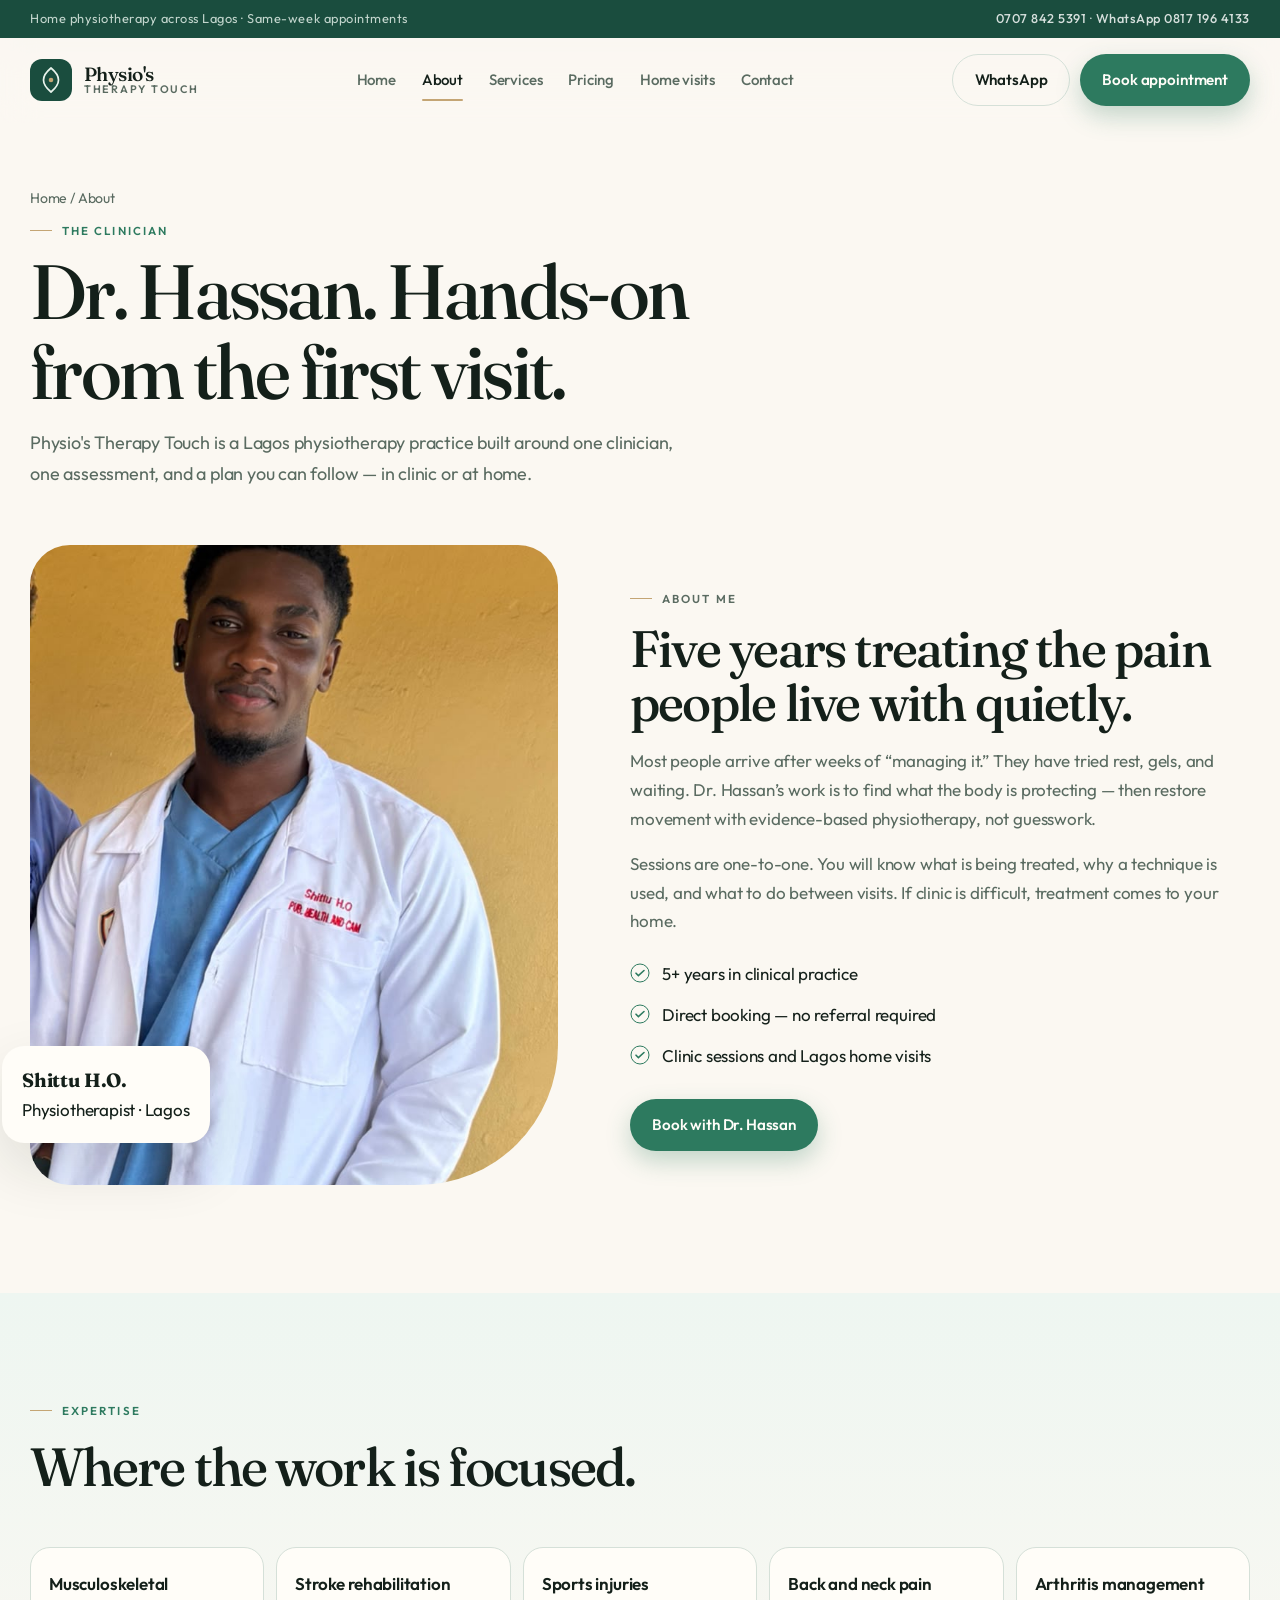
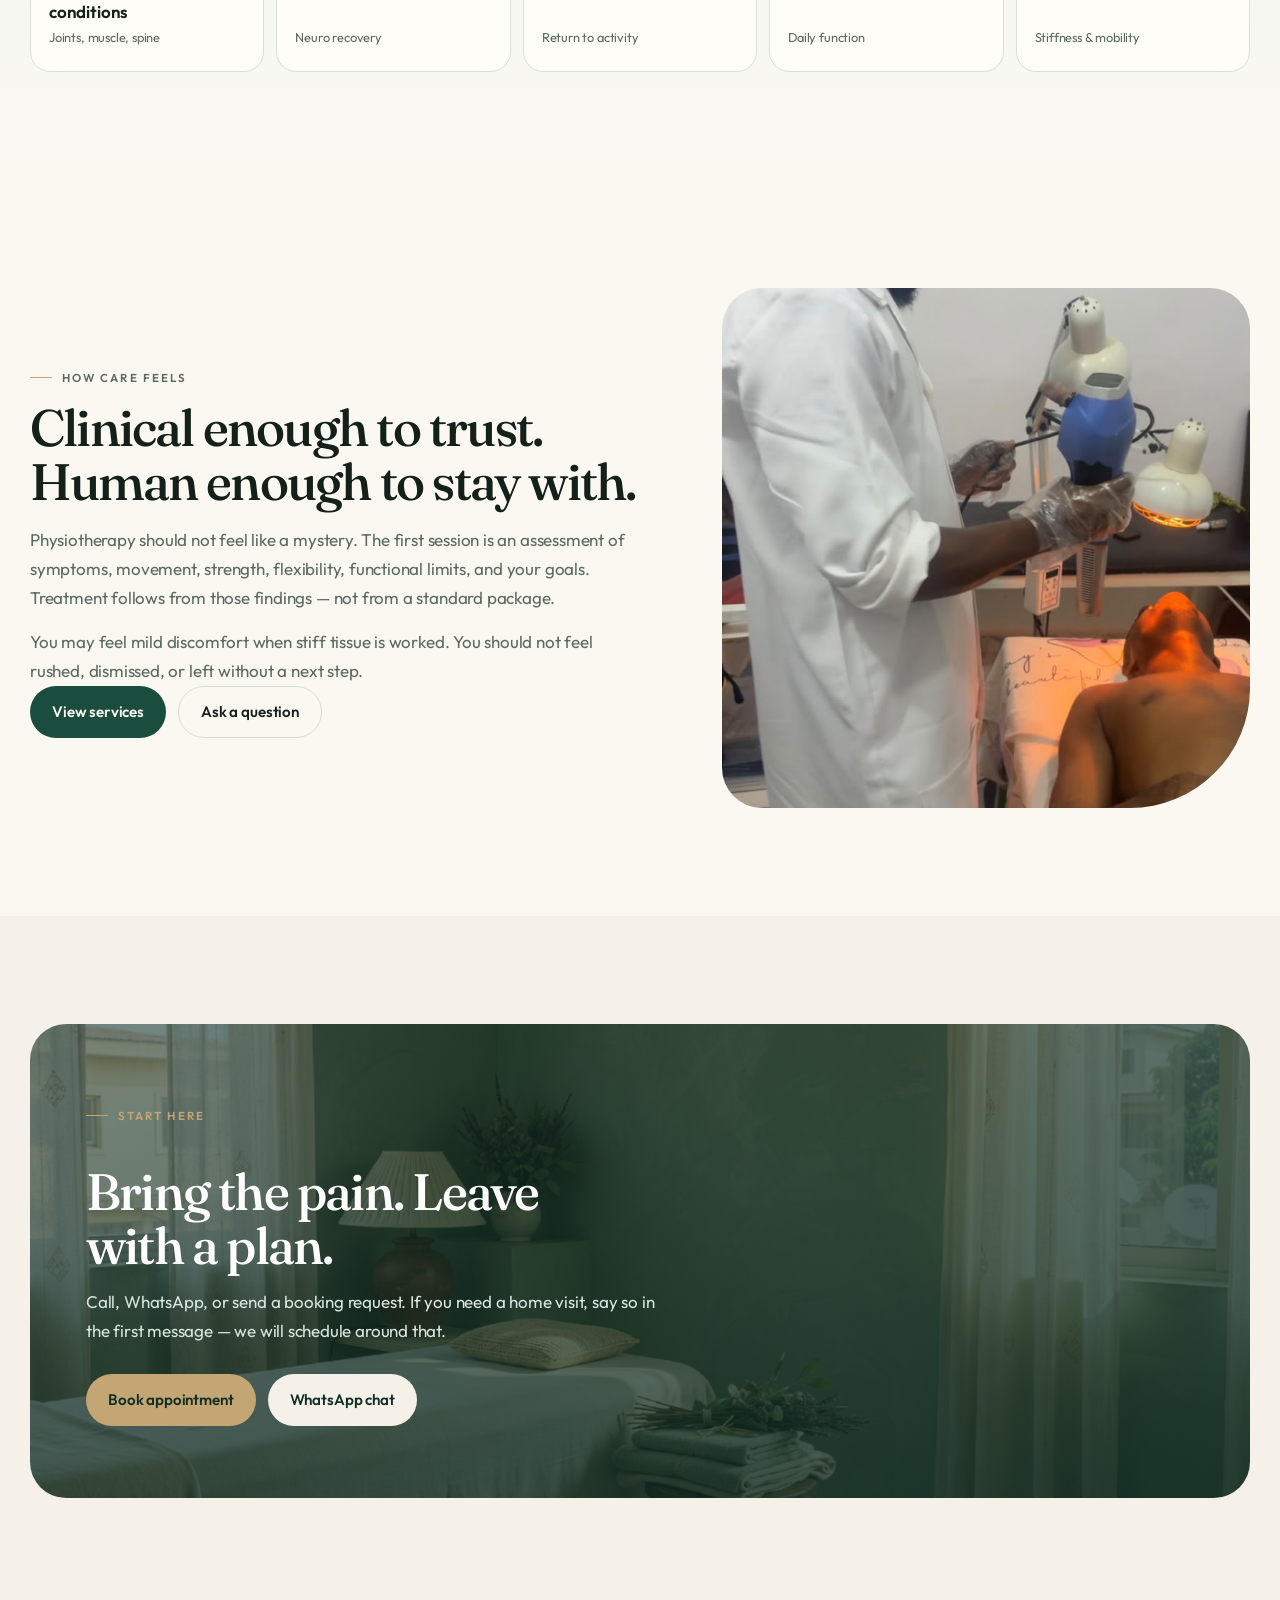
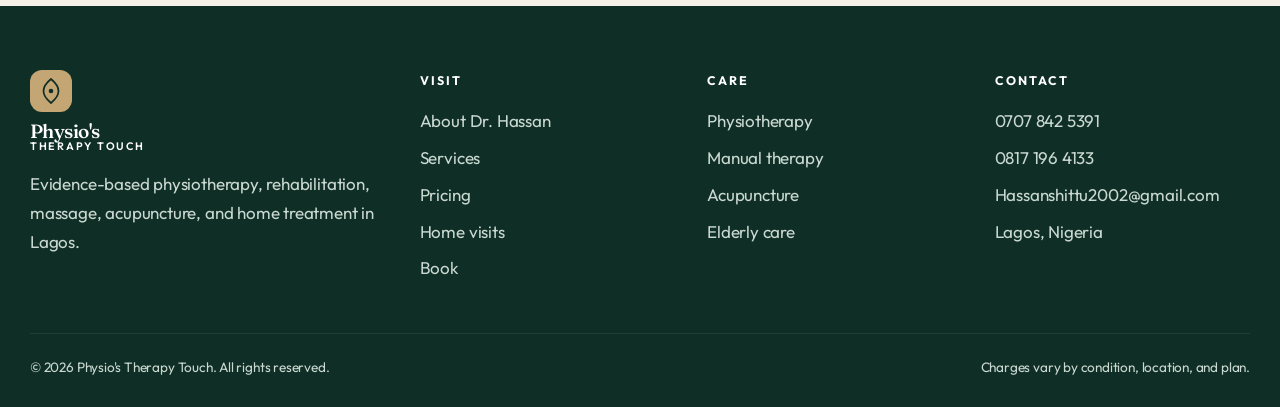
==== about.html @ e28b44e2 "initial commit" ====
<!DOCTYPE html>
<html lang="en">
<head>
  <meta charset="UTF-8">
  <meta name="viewport" content="width=device-width, initial-scale=1.0">
  <title>About Dr. Hassan | Physio's Therapy Touch</title>
  <meta name="description" content="Meet Dr. Hassan of Physio's Therapy Touch — 5+ years of physiotherapy in Lagos, covering musculoskeletal care, stroke rehab, sports injuries, and home treatment.">
  <link rel="icon" href="assets/img/favicon.svg" type="image/svg+xml">
  <link rel="preconnect" href="https://fonts.googleapis.com">
  <link rel="preconnect" href="https://fonts.gstatic.com" crossorigin>
  <link href="https://fonts.googleapis.com/css2?family=Fraunces:ital,opsz,wght@0,9..144,400;0,9..144,500;0,9..144,600;1,9..144,400;1,9..144,500&family=Outfit:wght@300;400;500;600;700&display=swap" rel="stylesheet">
  <link rel="stylesheet" href="assets/css/styles.css">
</head>
<body>
  <a class="skip" href="#main">Skip to content</a>
  <div class="topbar">
    <div class="wrap">
      <span>Home physiotherapy across Lagos · Same-week appointments</span>
      <span class="hide-sm"><a href="tel:+2347078425391">0707 842 5391</a> · <a href="https://wa.me/2348171964133" target="_blank" rel="noopener">WhatsApp 0817 196 4133</a></span>
    </div>
  </div>
  <header class="site-header" data-header>
    <div class="wrap nav-row">
      <a class="brand" href="index.html" aria-label="Physio's Therapy Touch home">
        <svg class="mark" viewBox="0 0 42 42" aria-hidden="true"><rect width="42" height="42" rx="12" fill="#1A4D3E"/><path d="M21 9c0 0-7.5 6.2-7.5 12S21 33 21 33s7.5-6.2 7.5-12S21 9 21 9z" fill="none" stroke="#E8F3EC" stroke-width="1.7" stroke-linejoin="round"/><circle cx="21" cy="21" r="2.3" fill="#C4A574"/></svg>
        <span class="brand-text"><strong>Physio's</strong><small>Therapy Touch</small></span>
      </a>
      <nav class="nav" aria-label="Primary">
        <a href="index.html">Home</a>
        <a href="about.html" aria-current="page">About</a>
        <a href="services.html">Services</a>
        <a href="pricing.html">Pricing</a>
        <a href="home-visit.html">Home visits</a>
        <a href="contact.html">Contact</a>
      </nav>
      <div class="nav-cta">
        <a class="btn btn-ghost" href="https://wa.me/2348171964133" target="_blank" rel="noopener">WhatsApp</a>
        <a class="btn btn-primary" href="contact.html">Book appointment</a>
        <button class="nav-toggle" type="button" data-nav-toggle aria-expanded="false" aria-label="Open menu"><span></span></button>
      </div>
    </div>
    <div class="drawer" data-drawer hidden>
      <nav aria-label="Mobile">
        <a href="index.html">Home</a>
        <a href="about.html" aria-current="page">About</a>
        <a href="services.html">Services</a>
        <a href="pricing.html">Pricing</a>
        <a href="home-visit.html">Home visits</a>
        <a href="contact.html">Contact</a>
      </nav>
      <div class="actions">
        <a class="btn btn-whatsapp" href="https://wa.me/2348171964133" target="_blank" rel="noopener">WhatsApp chat</a>
        <a class="btn btn-primary" href="contact.html">Book appointment</a>
      </div>
    </div>
  </header>

  <main id="main">
    <section class="page-hero">
      <div class="wrap">
        <p class="crumbs"><a href="index.html">Home</a> / About</p>
        <p class="eyebrow">The clinician</p>
        <h1 class="display">Dr. Hassan. Hands-on from the first visit.</h1>
        <p class="lede">Physio's Therapy Touch is a Lagos physiotherapy practice built around one clinician, one assessment, and a plan you can follow — in clinic or at home.</p>
      </div>
    </section>

    <section class="section" style="padding-top:20px">
      <div class="wrap split">
        <div class="portrait" data-reveal>
          <img class="main" src="assets/img/clinic/hassan-portrait-3.jpg" alt="Dr. Hassan Shittu wearing a white coat over blue scrubs">
          <div class="note">
            <strong>Shittu H.O.</strong>
            <span>Physiotherapist · Lagos</span>
          </div>
        </div>
        <div class="split-copy" data-reveal>
          <p class="eyebrow">About me</p>
          <h2 class="display">Five years treating the pain people live with quietly.</h2>
          <p>Most people arrive after weeks of “managing it.” They have tried rest, gels, and waiting. Dr. Hassan’s work is to find what the body is protecting — then restore movement with evidence-based physiotherapy, not guesswork.</p>
          <p>Sessions are one-to-one. You will know what is being treated, why a technique is used, and what to do between visits. If clinic is difficult, treatment comes to your home.</p>
          <ul class="checklist">
            <li>
              <svg width="20" height="20" viewBox="0 0 20 20" fill="none" aria-hidden="true"><circle cx="10" cy="10" r="9" stroke="#2D7A5F"/><path d="M6 10.2l2.4 2.4L14 7.5" stroke="#2D7A5F" stroke-width="1.6" stroke-linecap="round"/></svg>
              <span>5+ years in clinical practice</span>
            </li>
            <li>
              <svg width="20" height="20" viewBox="0 0 20 20" fill="none" aria-hidden="true"><circle cx="10" cy="10" r="9" stroke="#2D7A5F"/><path d="M6 10.2l2.4 2.4L14 7.5" stroke="#2D7A5F" stroke-width="1.6" stroke-linecap="round"/></svg>
              <span>Direct booking — no referral required</span>
            </li>
            <li>
              <svg width="20" height="20" viewBox="0 0 20 20" fill="none" aria-hidden="true"><circle cx="10" cy="10" r="9" stroke="#2D7A5F"/><path d="M6 10.2l2.4 2.4L14 7.5" stroke="#2D7A5F" stroke-width="1.6" stroke-linecap="round"/></svg>
              <span>Clinic sessions and Lagos home visits</span>
            </li>
          </ul>
          <a class="btn btn-primary" href="contact.html">Book with Dr. Hassan</a>
        </div>
      </div>
    </section>

    <section class="section sage">
      <div class="wrap">
        <div class="section-head" data-reveal>
          <p class="eyebrow">Expertise</p>
          <h2 class="display">Where the work is focused.</h2>
        </div>
        <div class="condition-grid" style="grid-template-columns:repeat(5,1fr)">
          <div class="condition"><strong>Musculoskeletal conditions</strong><span>Joints, muscle, spine</span></div>
          <div class="condition"><strong>Stroke rehabilitation</strong><span>Neuro recovery</span></div>
          <div class="condition"><strong>Sports injuries</strong><span>Return to activity</span></div>
          <div class="condition"><strong>Back and neck pain</strong><span>Daily function</span></div>
          <div class="condition"><strong>Arthritis management</strong><span>Stiffness &amp; mobility</span></div>
        </div>
      </div>
    </section>

    <section class="section">
      <div class="wrap split reverse">
        <div class="split-copy" data-reveal>
          <p class="eyebrow">How care feels</p>
          <h2 class="display">Clinical enough to trust. Human enough to stay with.</h2>
          <p>Physiotherapy should not feel like a mystery. The first session is an assessment of symptoms, movement, strength, flexibility, functional limits, and your goals. Treatment follows from those findings — not from a standard package.</p>
          <p>You may feel mild discomfort when stiff tissue is worked. You should not feel rushed, dismissed, or left without a next step.</p>
          <div class="actions">
            <a class="btn btn-dark" href="services.html">View services</a>
            <a class="btn btn-ghost" href="contact.html">Ask a question</a>
          </div>
        </div>
        <div data-reveal>
          <img src="assets/img/clinic/session-3.jpg" alt="Dr. Hassan during a live physiotherapy session" style="width:100%;height:520px;object-fit:cover;border-radius:40px 40px 120px 40px">
        </div>
      </div>
    </section>

    <section class="section cream">
      <div class="wrap">
        <div class="cta-panel" data-reveal>
          <p class="eyebrow" style="color:#C4A574">Start here</p>
          <h2 class="display">Bring the pain. Leave with a plan.</h2>
          <p>Call, WhatsApp, or send a booking request. If you need a home visit, say so in the first message — we will schedule around that.</p>
          <div class="actions">
            <a class="btn btn-gold" href="contact.html">Book appointment</a>
            <a class="btn btn-cream" href="https://wa.me/2348171964133" target="_blank" rel="noopener">WhatsApp chat</a>
          </div>
        </div>
      </div>
    </section>
  </main>

  <footer class="site-footer">
    <div class="wrap">
      <div class="footer-grid">
        <div>
          <a class="brand" href="index.html">
            <svg class="mark" viewBox="0 0 42 42" aria-hidden="true"><rect width="42" height="42" rx="12" fill="#C4A574"/><path d="M21 9c0 0-7.5 6.2-7.5 12S21 33 21 33s7.5-6.2 7.5-12S21 9 21 9z" fill="none" stroke="#0F2E25" stroke-width="1.7" stroke-linejoin="round"/><circle cx="21" cy="21" r="2.3" fill="#0F2E25"/></svg>
            <span class="brand-text"><strong>Physio's</strong><small>Therapy Touch</small></span>
          </a>
          <p style="margin-top:18px;max-width:32ch">Evidence-based physiotherapy, rehabilitation, massage, acupuncture, and home treatment in Lagos.</p>
        </div>
        <div>
          <h4>Visit</h4>
          <a href="about.html">About Dr. Hassan</a>
          <a href="services.html">Services</a>
          <a href="pricing.html">Pricing</a>
          <a href="home-visit.html">Home visits</a>
          <a href="contact.html">Book</a>
        </div>
        <div>
          <h4>Care</h4>
          <a href="services.html">Physiotherapy</a>
          <a href="services.html#manual">Manual therapy</a>
          <a href="services.html#acupuncture">Acupuncture</a>
          <a href="home-visit.html">Elderly care</a>
        </div>
        <div>
          <h4>Contact</h4>
          <a href="tel:+2347078425391">0707 842 5391</a>
          <a href="https://wa.me/2348171964133" target="_blank" rel="noopener">0817 196 4133</a>
          <a href="mailto:Hassanshittu2002@gmail.com">Hassanshittu2002@gmail.com</a>
          <p>Lagos, Nigeria</p>
        </div>
      </div>
      <div class="legal">
        <span>© <span data-year></span> Physio's Therapy Touch. All rights reserved.</span>
        <span>Charges vary by condition, location, and plan.</span>
      </div>
    </div>
  </footer>
  <nav class="dock" aria-label="Quick actions">
    <a href="tel:+2347078425391">Call</a>
    <a href="https://wa.me/2348171964133" target="_blank" rel="noopener">WhatsApp</a>
    <a href="contact.html">Book</a>
  </nav>
  <script src="assets/js/main.js"></script>
</body>
</html>
---- assets/css/styles.css ----
:root {
  --forest: #1a4d3e;
  --forest-deep: #0f2e25;
  --leaf: #2d7a5f;
  --leaf-hover: #24654e;
  --sage: #8fba9a;
  --mist: #d7eadf;
  --foam: #eef6f1;
  --cream: #f6f1e8;
  --paper: #fbf8f2;
  --sand: #e4d8c4;
  --gold: #c4a574;
  --gold-soft: #ead9bc;
  --ink: #14201a;
  --muted: #5a6b61;
  --line: #d5e0d8;
  --white: #fffdf8;
  --whatsapp: #128c7e;
  --whatsapp-hover: #0e7368;
  --shadow: 0 24px 60px rgba(20, 32, 26, 0.12);
  --shadow-soft: 0 10px 30px rgba(20, 32, 26, 0.08);
  --radius: 28px;
  --radius-sm: 16px;
  --header: 84px;
  --dock: 0px;
  --ease: cubic-bezier(0.22, 1, 0.36, 1);
  --font-display: "Fraunces", "Iowan Old Style", "Palatino Linotype", serif;
  --font-body: "Outfit", "Avenir Next", "Segoe UI", sans-serif;
  --max: 1220px;
}

*,
*::before,
*::after {
  box-sizing: border-box;
}

html {
  scroll-behavior: smooth;
}

html,
body {
  margin: 0;
  padding: 0;
}

body {
  font-family: var(--font-body);
  color: var(--ink);
  background: var(--paper);
  font-size: 1.0625rem;
  line-height: 1.7;
  letter-spacing: -0.011em;
  text-rendering: optimizeLegibility;
  padding-bottom: var(--dock);
}

img {
  max-width: 100%;
  display: block;
  height: auto;
}

a {
  color: inherit;
  text-decoration: none;
}

button,
input,
select,
textarea {
  font: inherit;
  color: inherit;
}

button {
  cursor: pointer;
  background: none;
  border: 0;
}

h1,
h2,
h3,
h4,
p {
  margin: 0;
}

ul {
  margin: 0;
  padding: 0;
  list-style: none;
}

::selection {
  background: var(--mist);
  color: var(--forest-deep);
}

.skip {
  position: absolute;
  left: 12px;
  top: -40px;
  background: var(--forest);
  color: var(--white);
  padding: 8px 12px;
  z-index: 100;
}

.skip:focus {
  top: 12px;
}

.wrap {
  width: min(calc(100% - 40px), var(--max));
  margin-inline: auto;
}

.eyebrow {
  display: inline-flex;
  align-items: center;
  gap: 10px;
  font-size: 0.72rem;
  font-weight: 600;
  letter-spacing: 0.18em;
  text-transform: uppercase;
  color: var(--leaf);
}

.eyebrow::before {
  content: "";
  width: 22px;
  height: 1px;
  background: var(--gold);
}

.display {
  font-family: var(--font-display);
  font-weight: 500;
  letter-spacing: -0.035em;
  line-height: 1.04;
  color: var(--ink);
}

.display em,
.italic {
  font-style: italic;
  font-weight: 400;
  color: var(--leaf);
}

.lede {
  color: var(--muted);
  font-size: 1.125rem;
  max-width: 42rem;
}

.section {
  padding: 108px 0;
}

.section-head {
  display: grid;
  gap: 18px;
  margin-bottom: 52px;
  max-width: 720px;
}

.section-head.center {
  margin-inline: auto;
  text-align: center;
}

.section-head.center .eyebrow {
  justify-content: center;
}

.section-head h2 {
  font-size: clamp(2.1rem, 4.2vw, 3.5rem);
}

.section.dark {
  background: var(--forest-deep);
  color: var(--cream);
}

.section.dark .display,
.section.dark h2,
.section.dark h3 {
  color: var(--white);
}

.section.dark .lede,
.section.dark p {
  color: #c9d8d0;
}

.section.sage {
  background: linear-gradient(180deg, var(--foam), var(--paper));
}

.section.cream {
  background: var(--cream);
}

/* Buttons */
.btn {
  display: inline-flex;
  align-items: center;
  justify-content: center;
  gap: 10px;
  min-height: 52px;
  padding: 0 22px;
  border-radius: 999px;
  font-weight: 560;
  font-size: 0.95rem;
  letter-spacing: -0.01em;
  transition: transform 0.35s var(--ease), background 0.25s ease, color 0.25s ease, border-color 0.25s ease, box-shadow 0.25s ease;
  white-space: nowrap;
}

.btn svg {
  width: 16px;
  height: 16px;
  transition: transform 0.35s var(--ease);
}

.btn:hover svg {
  transform: translateX(3px);
}

.btn-primary {
  background: var(--leaf);
  color: var(--white);
  box-shadow: 0 10px 24px rgba(45, 122, 95, 0.28);
}

.btn-primary:hover {
  background: var(--leaf-hover);
  transform: translateY(-1px);
}

.btn-dark {
  background: var(--forest);
  color: var(--white);
}

.btn-dark:hover {
  background: var(--forest-deep);
  transform: translateY(-1px);
}

.btn-ghost {
  border: 1px solid var(--line);
  background: transparent;
  color: var(--ink);
}

.btn-ghost:hover {
  border-color: var(--forest);
  background: var(--white);
}

.btn-cream {
  background: var(--cream);
  color: var(--forest-deep);
}

.btn-cream:hover {
  background: var(--white);
}

.btn-whatsapp {
  background: var(--whatsapp);
  color: #fff;
}

.btn-whatsapp:hover {
  background: var(--whatsapp-hover);
}

.btn-gold {
  background: var(--gold);
  color: var(--forest-deep);
}

.actions {
  display: flex;
  flex-wrap: wrap;
  gap: 12px;
}

/* Top bar + header */
.topbar {
  background: var(--forest);
  color: #e7f3ec;
  font-size: 0.8rem;
  letter-spacing: 0.04em;
}

.topbar .wrap {
  min-height: 38px;
  display: flex;
  align-items: center;
  justify-content: space-between;
  gap: 16px;
}

.topbar a {
  color: #fff;
  font-weight: 500;
}

.topbar span {
  opacity: 0.82;
}

.site-header {
  position: sticky;
  top: 0;
  z-index: 50;
  background: rgba(251, 248, 242, 0.78);
  backdrop-filter: blur(18px);
  -webkit-backdrop-filter: blur(18px);
  border-bottom: 1px solid transparent;
  transition: background 0.3s ease, border-color 0.3s ease, box-shadow 0.3s ease;
}

.site-header.is-scrolled {
  border-bottom-color: rgba(213, 224, 216, 0.9);
  box-shadow: 0 8px 30px rgba(20, 32, 26, 0.05);
  background: rgba(251, 248, 242, 0.94);
}

.nav-row {
  min-height: var(--header);
  display: flex;
  align-items: center;
  justify-content: space-between;
  gap: 24px;
}

.brand {
  display: flex;
  align-items: center;
  gap: 12px;
  min-width: max-content;
}

.mark {
  width: 42px;
  height: 42px;
  flex: none;
}

.brand-text {
  display: flex;
  flex-direction: column;
  line-height: 1.05;
}

.brand-text strong {
  font-family: var(--font-display);
  font-size: 1.2rem;
  font-weight: 560;
  letter-spacing: -0.03em;
}

.brand-text small {
  font-size: 0.68rem;
  letter-spacing: 0.16em;
  text-transform: uppercase;
  color: var(--muted);
  font-weight: 600;
}

.nav {
  display: flex;
  align-items: center;
  gap: 26px;
}

.nav a {
  font-size: 0.94rem;
  font-weight: 500;
  color: var(--muted);
  position: relative;
}

.nav a:hover,
.nav a[aria-current="page"] {
  color: var(--ink);
}

.nav a[aria-current="page"]::after {
  content: "";
  position: absolute;
  left: 0;
  right: 0;
  bottom: -8px;
  height: 2px;
  background: var(--gold);
  border-radius: 2px;
}

.nav-cta {
  display: flex;
  align-items: center;
  gap: 10px;
}

.nav-toggle {
  display: none;
  width: 44px;
  height: 44px;
  border: 1px solid var(--line);
  border-radius: 12px;
  place-items: center;
}

.nav-toggle span,
.nav-toggle span::before,
.nav-toggle span::after {
  display: block;
  width: 18px;
  height: 1.5px;
  background: var(--ink);
  position: relative;
}

.nav-toggle span::before,
.nav-toggle span::after {
  content: "";
  position: absolute;
  left: 0;
}

.nav-toggle span::before {
  top: -6px;
}

.nav-toggle span::after {
  top: 6px;
}

.drawer {
  display: none;
}

/* Hero */
.hero {
  padding: 36px 0 28px;
}

.hero-grid {
  display: grid;
  grid-template-columns: minmax(0, 1.05fr) minmax(0, 0.95fr);
  gap: 56px;
  align-items: center;
}

.hero h1 {
  font-size: clamp(3.1rem, 6.6vw, 6.1rem);
  margin: 18px 0 22px;
}

.hero .lede {
  font-size: 1.2rem;
  margin-bottom: 32px;
}

.hero-meta {
  display: flex;
  flex-wrap: wrap;
  gap: 22px;
  margin-top: 28px;
  color: var(--muted);
  font-size: 0.92rem;
}

.hero-meta strong {
  display: block;
  color: var(--ink);
  font-size: 1rem;
}

.hero-visual {
  position: relative;
  min-height: 640px;
}

.hero-frame {
  position: absolute;
  inset: 40px 20px 0 70px;
  border-radius: 36px 36px 160px 36px;
  overflow: hidden;
  box-shadow: var(--shadow);
}

.hero-frame img {
  width: 100%;
  height: 100%;
  object-fit: cover;
  object-position: 50% 18%;
}

.hero-float {
  position: absolute;
  left: 0;
  bottom: 36px;
  width: 46%;
  border-radius: 24px;
  overflow: hidden;
  box-shadow: var(--shadow);
  border: 6px solid var(--paper);
}

.hero-float img {
  width: 100%;
  height: 220px;
  object-fit: cover;
}

.badge {
  position: absolute;
  right: 8px;
  top: 8px;
  width: 126px;
  height: 126px;
  border-radius: 50%;
  background: var(--gold);
  color: var(--forest-deep);
  display: grid;
  place-items: center;
  text-align: center;
  font-family: var(--font-display);
  font-style: italic;
  line-height: 1.15;
  box-shadow: var(--shadow-soft);
  z-index: 2;
}

.badge strong {
  display: block;
  font-size: 1.7rem;
  font-style: normal;
  font-weight: 600;
}

.badge span {
  font-size: 0.78rem;
}

/* Marquee */
.marquee {
  border-block: 1px solid var(--line);
  background: var(--cream);
  overflow: hidden;
  padding: 16px 0;
}

.marquee-track {
  display: flex;
  gap: 36px;
  width: max-content;
  animation: marquee 38s linear infinite;
  font-size: 0.82rem;
  letter-spacing: 0.16em;
  text-transform: uppercase;
  font-weight: 600;
  color: var(--forest);
}

.marquee-track span::after {
  content: "•";
  margin-left: 36px;
  color: var(--gold);
}

@keyframes marquee {
  from {
    transform: translateX(0);
  }
  to {
    transform: translateX(-50%);
  }
}

/* Stats / bento */
.bento {
  display: grid;
  grid-template-columns: 1.4fr 1fr 1fr;
  grid-template-rows: auto auto;
  gap: 16px;
}

.tile {
  background: var(--white);
  border: 1px solid var(--line);
  border-radius: var(--radius);
  padding: 28px;
  overflow: hidden;
  position: relative;
}

.tile.photo {
  padding: 0;
  min-height: 280px;
}

.tile.photo img {
  width: 100%;
  height: 100%;
  object-fit: cover;
}

.tile.forest {
  background: var(--forest);
  color: var(--cream);
  border-color: transparent;
}

.tile.forest h3,
.tile.forest p {
  color: inherit;
}

.tile.span-2 {
  grid-column: span 2;
}

.stat-num {
  font-family: var(--font-display);
  font-size: clamp(2.6rem, 4vw, 3.8rem);
  line-height: 1;
  letter-spacing: -0.04em;
}

.stat-num span {
  color: var(--gold);
  font-style: italic;
}

.tile h3 {
  font-family: var(--font-display);
  font-size: 1.65rem;
  margin: 8px 0 10px;
}

/* Service cards */
.service-grid {
  display: grid;
  grid-template-columns: 1.35fr 1fr 1fr;
  gap: 18px;
}

.service-card {
  background: var(--white);
  border-radius: var(--radius);
  overflow: hidden;
  border: 1px solid var(--line);
  display: flex;
  flex-direction: column;
  min-height: 100%;
  transition: transform 0.4s var(--ease), box-shadow 0.4s var(--ease);
}

.service-card:hover {
  transform: translateY(-6px);
  box-shadow: var(--shadow-soft);
}

.service-card.featured {
  grid-row: span 2;
}

.service-card img {
  width: 100%;
  height: 210px;
  object-fit: cover;
}

.service-card.featured img {
  height: 320px;
}

.service-body {
  padding: 24px 24px 28px;
  display: flex;
  flex-direction: column;
  gap: 10px;
  flex: 1;
}

.service-body h3 {
  font-family: var(--font-display);
  font-size: 1.7rem;
}

.service-body p {
  color: var(--muted);
}

.service-body ul {
  display: grid;
  gap: 8px;
  color: var(--ink);
  font-size: 0.95rem;
}

.service-body li {
  padding-left: 18px;
  position: relative;
}

.service-body li::before {
  content: "";
  width: 7px;
  height: 7px;
  border-radius: 50%;
  background: var(--sage);
  position: absolute;
  left: 0;
  top: 0.55em;
}

.link-more {
  margin-top: auto;
  padding-top: 12px;
  font-weight: 600;
  color: var(--leaf);
  display: inline-flex;
  align-items: center;
  gap: 6px;
}

/* About split */
.split {
  display: grid;
  grid-template-columns: 0.92fr 1.08fr;
  gap: 72px;
  align-items: center;
}

.split.reverse {
  grid-template-columns: 1.08fr 0.92fr;
}

.split-copy h2 {
  font-size: clamp(2.2rem, 4vw, 3.6rem);
  margin: 14px 0 18px;
}

.split-copy p + p {
  margin-top: 16px;
}

.split-copy .lede,
.split-copy p {
  color: var(--muted);
}

.portrait {
  position: relative;
}

.portrait img.main {
  width: 100%;
  height: 640px;
  object-fit: cover;
  object-position: 50% 12%;
  border-radius: 40px 40px 140px 40px;
}

.portrait .note {
  position: absolute;
  left: -28px;
  bottom: 42px;
  background: var(--white);
  border-radius: 22px;
  padding: 18px 20px;
  box-shadow: var(--shadow);
  max-width: 230px;
}

.portrait .note strong {
  display: block;
  font-family: var(--font-display);
  font-size: 1.2rem;
}

.chips {
  display: flex;
  flex-wrap: wrap;
  gap: 8px;
  margin: 22px 0 28px;
}

.chip {
  border: 1px solid var(--line);
  background: var(--foam);
  color: var(--forest);
  border-radius: 999px;
  padding: 8px 14px;
  font-size: 0.86rem;
  font-weight: 500;
}

.checklist {
  display: grid;
  gap: 12px;
  margin: 24px 0 28px;
}

.checklist li {
  display: flex;
  gap: 12px;
  align-items: flex-start;
}

.checklist svg {
  flex: none;
  margin-top: 3px;
}

/* Process */
.process {
  display: grid;
  grid-template-columns: repeat(4, 1fr);
  gap: 18px;
  counter-reset: step;
}

.step {
  background: var(--white);
  border-radius: var(--radius);
  padding: 28px 24px 32px;
  border: 1px solid var(--line);
  min-height: 280px;
}

.step::before {
  counter-increment: step;
  content: counter(step, decimal-leading-zero);
  font-family: var(--font-display);
  font-size: 2.4rem;
  color: var(--gold);
  display: block;
  margin-bottom: 28px;
  letter-spacing: -0.04em;
}

.step h3 {
  font-family: var(--font-display);
  font-size: 1.4rem;
  margin-bottom: 10px;
}

.step p {
  color: var(--muted);
}

/* Home visit band */
.feature-band {
  display: grid;
  grid-template-columns: 1.1fr 0.9fr;
  min-height: 560px;
  border-radius: 36px;
  overflow: hidden;
}

.feature-band img {
  width: 100%;
  height: 100%;
  object-fit: cover;
  min-height: 420px;
}

.feature-copy {
  background: var(--forest);
  color: var(--cream);
  padding: 64px 48px;
  display: flex;
  flex-direction: column;
  justify-content: center;
}

.feature-copy h2 {
  color: var(--white);
  font-size: clamp(2.1rem, 3.5vw, 3.2rem);
  margin: 12px 0 16px;
}

.feature-copy p {
  color: #c9d8d0;
  margin-bottom: 28px;
}

/* Conditions */
.condition-grid {
  display: grid;
  grid-template-columns: repeat(5, 1fr);
  gap: 12px;
}

.condition {
  background: var(--white);
  border: 1px solid var(--line);
  border-radius: 20px;
  padding: 22px 18px;
  min-height: 118px;
  display: flex;
  flex-direction: column;
  justify-content: space-between;
  transition: border-color 0.25s ease, transform 0.3s var(--ease);
}

.condition:hover {
  border-color: var(--leaf);
  transform: translateY(-3px);
}

.condition strong {
  font-weight: 600;
}

.condition span {
  font-size: 0.8rem;
  color: var(--muted);
}

/* Pricing */
.price-grid {
  display: grid;
  grid-template-columns: repeat(3, 1fr);
  gap: 16px;
}

.price-card {
  background: var(--white);
  border: 1px solid var(--line);
  border-radius: var(--radius);
  padding: 28px 26px 26px;
  display: flex;
  flex-direction: column;
  min-height: 240px;
}

.price-card.highlight {
  background: var(--forest);
  color: var(--cream);
  border-color: transparent;
  transform: translateY(-8px);
}

.price-card.highlight h3,
.price-card.highlight .amount {
  color: var(--white);
}

.price-card.highlight p {
  color: #c9d8d0;
}

.price-card h3 {
  font-family: var(--font-display);
  font-size: 1.45rem;
  margin-bottom: 8px;
}

.amount {
  font-family: var(--font-display);
  font-size: 2.1rem;
  letter-spacing: -0.04em;
  margin: 10px 0 6px;
}

.amount small {
  font-size: 0.95rem;
  color: var(--muted);
  font-family: var(--font-body);
  font-style: italic;
}

.price-card.highlight .amount small {
  color: var(--gold-soft);
}

.price-card p {
  color: var(--muted);
  margin-bottom: 20px;
}

.price-note {
  margin-top: 22px;
  color: var(--muted);
  font-size: 0.95rem;
}

/* Gallery */
.gallery {
  display: grid;
  grid-template-columns: 1.3fr 1fr 1fr;
  grid-template-rows: 220px 220px;
  gap: 14px;
}

.gallery img,
.gallery figure {
  width: 100%;
  height: 100%;
  object-fit: cover;
  border-radius: 24px;
}

.gallery .wide {
  grid-row: span 2;
}

.gallery .wide img {
  height: 100%;
  border-radius: 28px;
}

/* FAQ */
.faq-list {
  display: grid;
  gap: 10px;
  max-width: 860px;
}

.faq-item {
  background: var(--white);
  border: 1px solid var(--line);
  border-radius: 20px;
  overflow: hidden;
}

.faq-item button {
  width: 100%;
  text-align: left;
  padding: 20px 24px;
  display: flex;
  justify-content: space-between;
  gap: 20px;
  font-weight: 600;
  font-size: 1.02rem;
}

.faq-item button span {
  width: 28px;
  height: 28px;
  border-radius: 50%;
  border: 1px solid var(--line);
  display: grid;
  place-items: center;
  flex: none;
  color: var(--leaf);
  transition: transform 0.25s var(--ease);
}

.faq-item button[aria-expanded="true"] span {
  transform: rotate(45deg);
}

.rate-wrap {
  overflow-x: auto;
  border-radius: 28px;
}

body.nav-open {
  overflow: hidden;
}

.faq-item [data-panel] {
  padding: 0 24px 20px;
  color: var(--muted);
}

/* Testimonials */
.quotes {
  display: grid;
  grid-template-columns: repeat(3, 1fr);
  gap: 16px;
}

.quote {
  background: var(--white);
  border-radius: var(--radius);
  padding: 32px 28px;
  border: 1px solid var(--line);
}

.quote p {
  font-family: var(--font-display);
  font-size: 1.28rem;
  line-height: 1.4;
  font-weight: 400;
  margin-bottom: 24px;
}

.quote footer {
  color: var(--muted);
  font-size: 0.9rem;
}

.quote footer strong {
  display: block;
  color: var(--ink);
  font-size: 0.98rem;
}

/* CTA */
.cta-panel {
  background:
    linear-gradient(160deg, rgba(15, 46, 37, 0.55), rgba(15, 46, 37, 0.82)),
    url("../img/clinic-interior.jpg") center/cover;
  border-radius: 36px;
  padding: 72px 56px;
  color: var(--cream);
}

.cta-panel h2 {
  color: #fff;
  font-size: clamp(2.3rem, 4vw, 3.8rem);
  max-width: 14ch;
  margin: 12px 0 16px;
}

.cta-panel p {
  max-width: 36rem;
  margin-bottom: 28px;
  color: #d7e6de;
}

/* Page hero */
.page-hero {
  padding: 64px 0 36px;
}

.page-hero h1 {
  font-size: clamp(2.8rem, 6vw, 5.2rem);
  margin: 12px 0 16px;
  max-width: 14ch;
}

.crumbs {
  font-size: 0.88rem;
  color: var(--muted);
}

.crumbs a:hover {
  color: var(--leaf);
}

/* Forms */
.contact-grid {
  display: grid;
  grid-template-columns: 0.9fr 1.1fr;
  gap: 40px;
  align-items: start;
}

.contact-card,
.form-card {
  background: var(--white);
  border: 1px solid var(--line);
  border-radius: 32px;
  padding: 32px;
}

.contact-list {
  display: grid;
  gap: 18px;
  margin-top: 24px;
}

.contact-list a,
.contact-list p {
  display: block;
}

.contact-list strong {
  display: block;
  font-size: 0.75rem;
  letter-spacing: 0.14em;
  text-transform: uppercase;
  color: var(--leaf);
  margin-bottom: 4px;
}

.form-grid {
  display: grid;
  grid-template-columns: 1fr 1fr;
  gap: 14px;
}

.field {
  display: grid;
  gap: 6px;
}

.field.full {
  grid-column: 1 / -1;
}

.field label {
  font-size: 0.82rem;
  font-weight: 600;
}

.field input,
.field select,
.field textarea {
  width: 100%;
  border: 1px solid var(--line);
  background: var(--paper);
  border-radius: 14px;
  padding: 13px 14px;
  outline: none;
}

.field input:focus,
.field select:focus,
.field textarea:focus {
  border-color: var(--leaf);
  background: #fff;
}

.field textarea {
  min-height: 130px;
  resize: vertical;
}

.form-note {
  margin-top: 12px;
  color: var(--leaf);
  font-size: 0.92rem;
}

/* Footer */
.site-footer {
  background: var(--forest-deep);
  color: #c9d8d0;
  padding: 64px 0 28px;
}

.footer-grid {
  display: grid;
  grid-template-columns: 1.4fr 1fr 1fr 1fr;
  gap: 32px;
  padding-bottom: 42px;
  border-bottom: 1px solid rgba(255, 255, 255, 0.08);
}

.site-footer .brand-text small,
.site-footer .brand-text strong {
  color: #fff;
}

.site-footer h4 {
  color: #fff;
  font-size: 0.78rem;
  letter-spacing: 0.16em;
  text-transform: uppercase;
  margin-bottom: 16px;
}

.site-footer a {
  display: block;
  margin-bottom: 8px;
}

.site-footer a:hover {
  color: #fff;
}

.legal {
  display: flex;
  justify-content: space-between;
  gap: 16px;
  flex-wrap: wrap;
  padding-top: 22px;
  font-size: 0.85rem;
}

/* Dock */
.dock {
  display: none;
}

/* Reveal */
[data-reveal] {
  opacity: 0;
  transform: translateY(22px);
  transition: opacity 0.8s var(--ease), transform 0.8s var(--ease);
}

[data-reveal].is-visible {
  opacity: 1;
  transform: none;
}

.detail-grid {
  display: grid;
  grid-template-columns: 1fr 1fr;
  gap: 18px;
}

.detail-card {
  background: var(--white);
  border-radius: var(--radius);
  overflow: hidden;
  border: 1px solid var(--line);
}

.detail-card img {
  width: 100%;
  height: 280px;
  object-fit: cover;
}

.detail-card div {
  padding: 26px;
}

.detail-card h3 {
  font-family: var(--font-display);
  font-size: 1.8rem;
  margin-bottom: 8px;
}

.detail-card p {
  color: var(--muted);
}

.rate-table {
  width: 100%;
  border-collapse: collapse;
  background: var(--white);
  border-radius: 28px;
  overflow: hidden;
  border: 1px solid var(--line);
}

.rate-table th,
.rate-table td {
  text-align: left;
  padding: 18px 22px;
  border-bottom: 1px solid var(--line);
}

.rate-table th {
  font-size: 0.75rem;
  letter-spacing: 0.14em;
  text-transform: uppercase;
  color: var(--muted);
  background: var(--foam);
}

.rate-table tr:last-child td {
  border-bottom: 0;
}

.rate-table td:last-child {
  font-family: var(--font-display);
  font-size: 1.2rem;
  white-space: nowrap;
}

@media (max-width: 980px) {
  .nav,
  .nav-cta .btn-ghost {
    display: none;
  }

  .nav-toggle {
    display: grid;
  }

  .drawer {
    display: block;
    background: var(--white);
    border-bottom: 1px solid var(--line);
    padding: 8px 20px 24px;
  }

  .drawer nav {
    display: grid;
    gap: 6px;
  }

  .drawer a {
    padding: 12px 4px;
    font-weight: 560;
    border-bottom: 1px solid var(--line);
  }

  .drawer .actions {
    margin-top: 16px;
  }

  .hero-grid,
  .split,
  .split.reverse,
  .service-grid,
  .bento,
  .process,
  .feature-band,
  .condition-grid,
  .price-grid,
  .quotes,
  .gallery,
  .contact-grid,
  .footer-grid,
  .detail-grid {
    grid-template-columns: 1fr;
  }

  .hero-visual {
    min-height: 520px;
  }

  .hero-frame {
    inset: 20px 0 0 40px;
  }

  .tile.span-2,
  .service-card.featured {
    grid-column: auto;
    grid-row: auto;
  }

  .portrait img.main {
    height: 520px;
  }

  .portrait .note {
    left: 16px;
  }

  .feature-copy {
    padding: 40px 28px;
  }

  .cta-panel {
    padding: 48px 28px;
  }

  .price-card.highlight {
    transform: none;
  }

  .gallery {
    grid-template-rows: 240px 180px 180px;
  }

  .gallery .wide {
    grid-row: auto;
    min-height: 240px;
  }

  .form-grid {
    grid-template-columns: 1fr;
  }

  .dock {
    display: grid;
    grid-template-columns: 1fr 1fr 1.2fr;
    position: fixed;
    left: 12px;
    right: 12px;
    bottom: 12px;
    z-index: 60;
    background: var(--forest-deep);
    color: #fff;
    border-radius: 18px;
    overflow: hidden;
    box-shadow: var(--shadow);
  }

  .dock a {
    min-height: 56px;
    display: grid;
    place-items: center;
    font-size: 0.82rem;
    font-weight: 600;
  }

  .dock a:last-child {
    background: var(--leaf);
  }

  body {
    --dock: 84px;
  }
}

@media (max-width: 640px) {
  .wrap {
    width: min(calc(100% - 28px), var(--max));
  }

  .topbar .wrap {
    justify-content: center;
  }

  .topbar .hide-sm {
    display: none;
  }

  .hero h1,
  .page-hero h1 {
    font-size: 2.7rem;
  }

  .hero-visual {
    min-height: 460px;
  }

  .hero-float {
    width: 54%;
    bottom: 16px;
  }

  .badge {
    width: 104px;
    height: 104px;
    right: 0;
  }

  .section {
    padding: 76px 0;
  }

  .nav-row {
    min-height: 72px;
  }

  .btn {
    width: 100%;
  }

  .actions {
    width: 100%;
  }

  .hero-frame {
    border-radius: 28px 28px 80px 28px;
  }
}

@media (prefers-reduced-motion: reduce) {
  html {
    scroll-behavior: auto;
  }

  *,
  *::before,
  *::after {
    animation: none !important;
    transition: none !important;
  }

  [data-reveal] {
    opacity: 1;
    transform: none;
  }
}
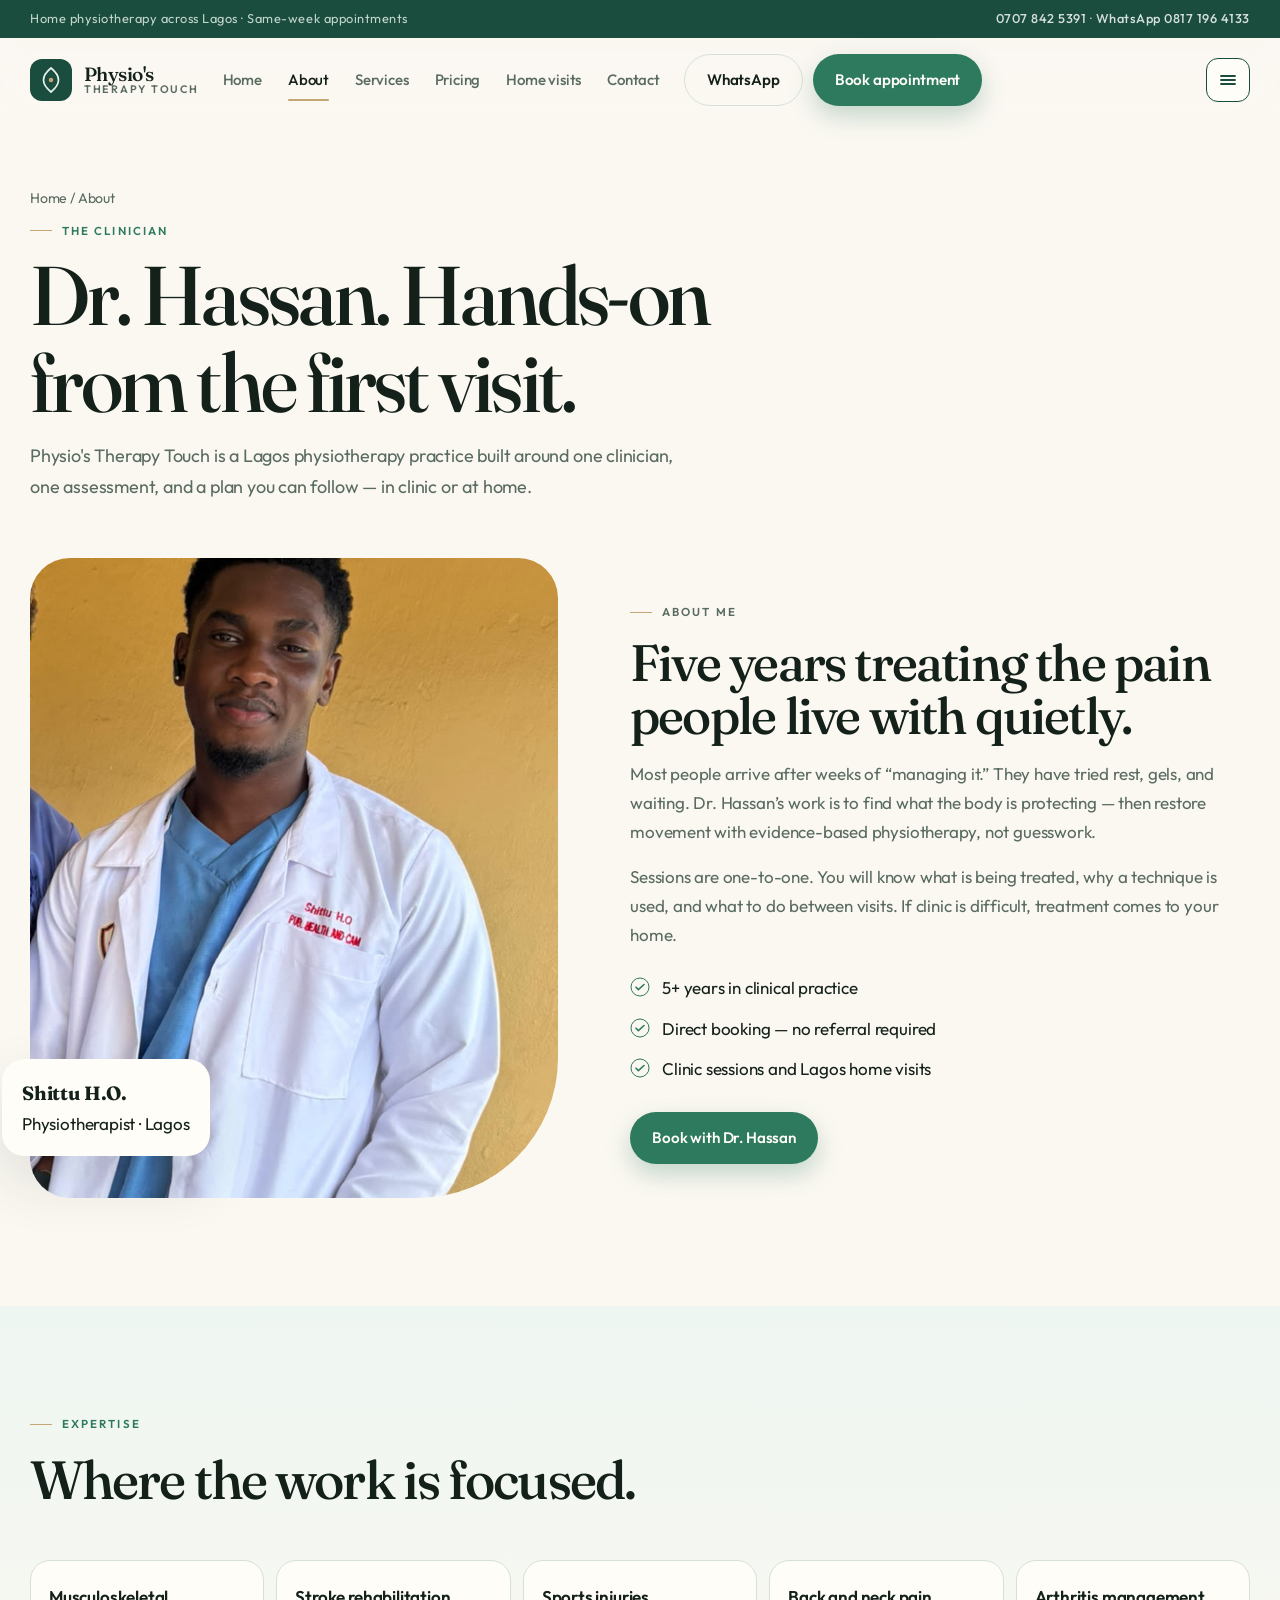
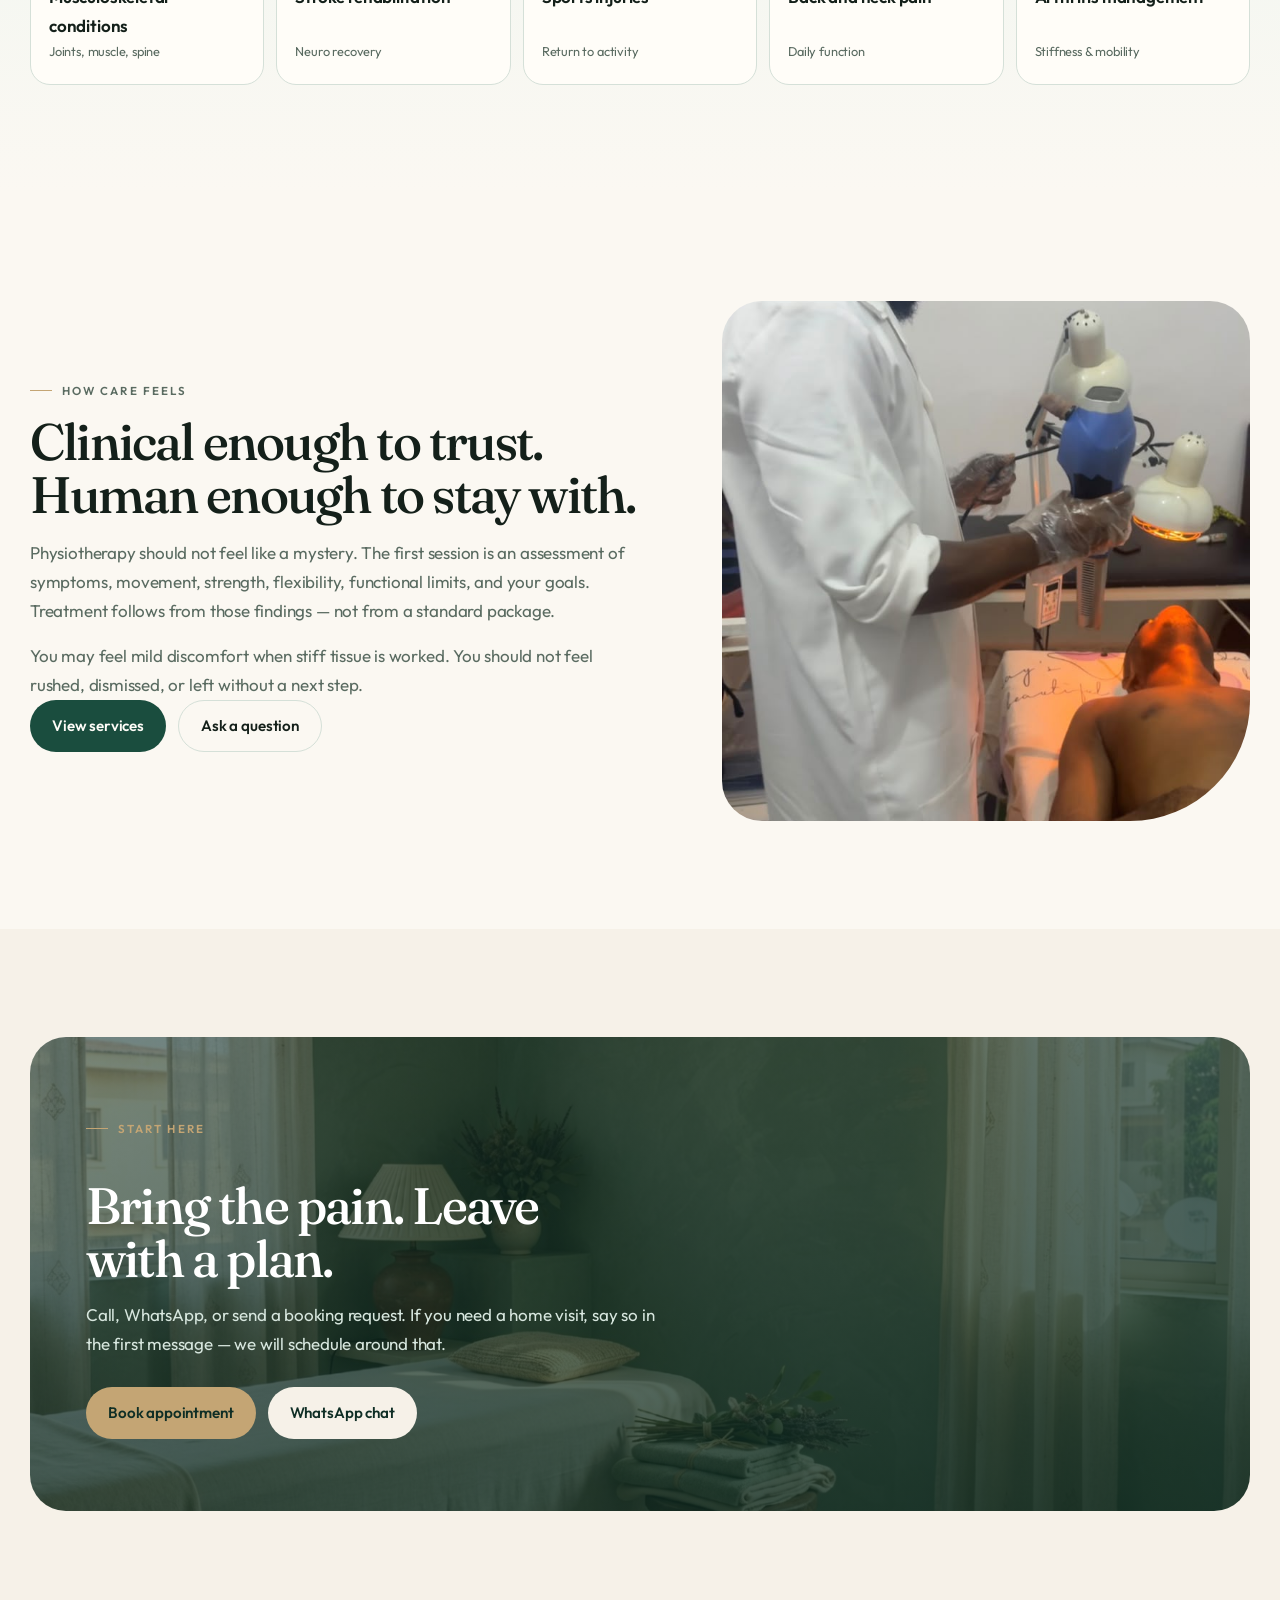
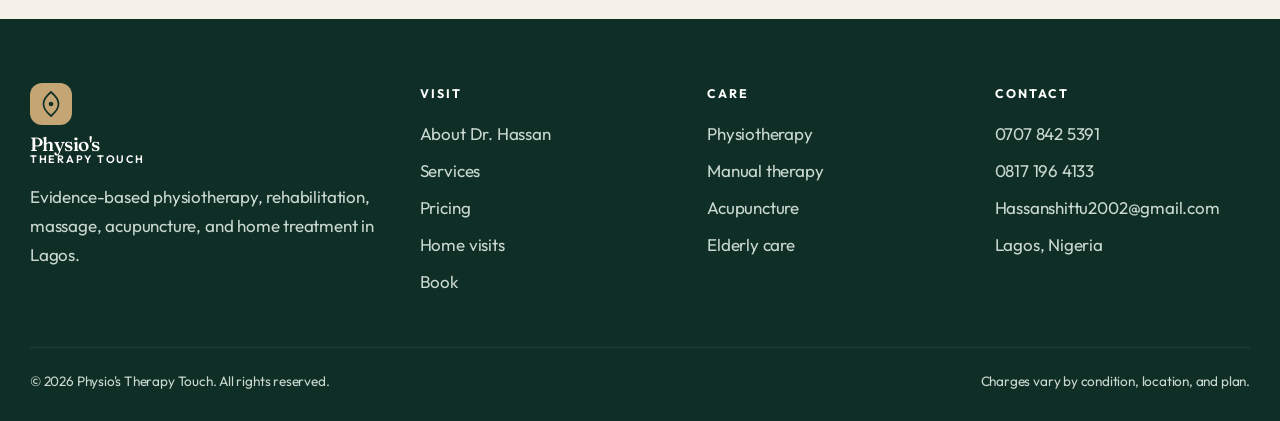
==== commit 620ec075: "initl commit" ====
--- a/about.html
+++ b/about.html
@@ -9,7 +9,7 @@
   <link rel="preconnect" href="https://fonts.googleapis.com">
   <link rel="preconnect" href="https://fonts.gstatic.com" crossorigin>
   <link href="https://fonts.googleapis.com/css2?family=Fraunces:ital,opsz,wght@0,9..144,400;0,9..144,500;0,9..144,600;1,9..144,400;1,9..144,500&family=Outfit:wght@300;400;500;600;700&display=swap" rel="stylesheet">
-  <link rel="stylesheet" href="assets/css/styles.css">
+  <link rel="stylesheet" href="assets/css/styles.css?v=7">
 </head>
 <body>
   <a class="skip" href="#main">Skip to content</a>
@@ -36,8 +36,8 @@
       <div class="nav-cta">
         <a class="btn btn-ghost" href="https://wa.me/2348171964133" target="_blank" rel="noopener">WhatsApp</a>
         <a class="btn btn-primary" href="contact.html">Book appointment</a>
-        <button class="nav-toggle" type="button" data-nav-toggle aria-expanded="false" aria-label="Open menu"><span></span></button>
       </div>
+      <button class="nav-toggle" type="button" data-nav-toggle aria-expanded="false" aria-label="Open menu"><svg width="22" height="22" viewBox="0 0 22 22" fill="none" aria-hidden="true"><path d="M4 7h14M4 11h14M4 15h14" stroke="currentColor" stroke-width="1.8" stroke-linecap="round"/></svg></button>
     </div>
     <div class="drawer" data-drawer hidden>
       <nav aria-label="Mobile">
@@ -104,7 +104,7 @@
           <p class="eyebrow">Expertise</p>
           <h2 class="display">Where the work is focused.</h2>
         </div>
-        <div class="condition-grid" style="grid-template-columns:repeat(5,1fr)">
+        <div class="condition-grid">
           <div class="condition"><strong>Musculoskeletal conditions</strong><span>Joints, muscle, spine</span></div>
           <div class="condition"><strong>Stroke rehabilitation</strong><span>Neuro recovery</span></div>
           <div class="condition"><strong>Sports injuries</strong><span>Return to activity</span></div>
--- a/assets/css/styles.css
+++ b/assets/css/styles.css
@@ -43,6 +43,8 @@
 body {
   margin: 0;
   padding: 0;
+  overflow-x: hidden;
+  max-width: 100%;
 }
 
 body {
@@ -115,8 +117,9 @@
 }
 
 .wrap {
-  width: min(calc(100% - 40px), var(--max));
+  width: min(calc(100vw - 40px), var(--max));
   margin-inline: auto;
+  max-width: 100%;
 }
 
 .eyebrow {
@@ -156,6 +159,12 @@
   color: var(--muted);
   font-size: 1.125rem;
   max-width: 42rem;
+  overflow-wrap: break-word;
+}
+
+h1,
+h2 {
+  overflow-wrap: break-word;
 }
 
 .section {
@@ -412,41 +421,30 @@
   gap: 10px;
 }
 
+@media (min-width: 981px) {
+  .nav-toggle {
+    display: none;
+  }
+}
+
 .nav-toggle {
-  display: none;
+  display: grid;
   width: 44px;
   height: 44px;
-  border: 1px solid var(--line);
+  border: 1.5px solid var(--forest);
   border-radius: 12px;
   place-items: center;
-}
-
-.nav-toggle span,
-.nav-toggle span::before,
-.nav-toggle span::after {
-  display: block;
-  width: 18px;
-  height: 1.5px;
-  background: var(--ink);
-  position: relative;
-}
-
-.nav-toggle span::before,
-.nav-toggle span::after {
-  content: "";
-  position: absolute;
-  left: 0;
-}
-
-.nav-toggle span::before {
-  top: -6px;
-}
-
-.nav-toggle span::after {
-  top: 6px;
+  background: var(--white);
+  color: var(--forest);
+  flex: none;
+  margin-left: auto;
 }
 
 .drawer {
+  display: none;
+}
+
+.drawer:not([hidden]) {
   display: none;
 }
 
@@ -460,10 +458,11 @@
   grid-template-columns: minmax(0, 1.05fr) minmax(0, 0.95fr);
   gap: 56px;
   align-items: center;
+  min-width: 0;
 }
 
 .hero h1 {
-  font-size: clamp(3.1rem, 6.6vw, 6.1rem);
+  font-size: clamp(2.15rem, 7.4vw, 6.1rem);
   margin: 18px 0 22px;
 }
 
@@ -560,6 +559,7 @@
   background: var(--cream);
   overflow: hidden;
   padding: 16px 0;
+  max-width: 100%;
 }
 
 .marquee-track {
@@ -655,6 +655,10 @@
   display: grid;
   grid-template-columns: 1.35fr 1fr 1fr;
   gap: 18px;
+}
+
+.service-grid.three {
+  grid-template-columns: repeat(3, 1fr);
 }
 
 .service-card {
@@ -971,8 +975,14 @@
   margin-bottom: 8px;
 }
 
+.naira {
+  font-family: system-ui, "Helvetica Neue", Arial, sans-serif;
+  font-style: normal;
+  font-weight: 650;
+}
+
 .amount {
-  font-family: var(--font-display);
+  font-family: var(--font-display), system-ui, "Helvetica Neue", sans-serif;
   font-size: 2.1rem;
   letter-spacing: -0.04em;
   margin: 10px 0 6px;
@@ -1142,9 +1152,9 @@
 }
 
 .page-hero h1 {
-  font-size: clamp(2.8rem, 6vw, 5.2rem);
+  font-size: clamp(2.15rem, 7vw, 5.2rem);
   margin: 12px 0 16px;
-  max-width: 14ch;
+  max-width: min(14ch, 100%);
 }
 
 .crumbs {
@@ -1366,22 +1376,38 @@
 }
 
 .rate-table td:last-child {
-  font-family: var(--font-display);
+  font-family: var(--font-display), system-ui, "Helvetica Neue", sans-serif;
   font-size: 1.2rem;
   white-space: nowrap;
 }
 
+@media (max-width: 1100px) {
+  .condition-grid {
+    grid-template-columns: repeat(2, 1fr);
+  }
+}
+
 @media (max-width: 980px) {
   .nav,
-  .nav-cta .btn-ghost {
+  .nav-cta {
     display: none;
   }
 
+  .nav-row {
+    position: relative;
+    padding-right: 52px;
+  }
+
   .nav-toggle {
-    display: grid;
-  }
-
-  .drawer {
+    display: grid !important;
+    position: absolute;
+    right: 0;
+    top: 50%;
+    transform: translateY(-50%);
+    z-index: 6;
+  }
+
+  .drawer:not([hidden]) {
     display: block;
     background: var(--white);
     border-bottom: 1px solid var(--line);
@@ -1407,6 +1433,7 @@
   .split,
   .split.reverse,
   .service-grid,
+  .service-grid.three,
   .bento,
   .process,
   .feature-band,
@@ -1486,8 +1513,10 @@
     min-height: 56px;
     display: grid;
     place-items: center;
-    font-size: 0.82rem;
+    font-size: 0.8rem;
     font-weight: 600;
+    white-space: nowrap;
+    padding: 0 6px;
   }
 
   .dock a:last-child {
@@ -1501,7 +1530,7 @@
 
 @media (max-width: 640px) {
   .wrap {
-    width: min(calc(100% - 28px), var(--max));
+    width: min(calc(100vw - 28px), var(--max));
   }
 
   .topbar .wrap {
@@ -1514,7 +1543,31 @@
 
   .hero h1,
   .page-hero h1 {
-    font-size: 2.7rem;
+    font-size: 2.2rem;
+    max-width: none;
+    line-height: 1.12;
+  }
+
+  .hero-float,
+  .badge {
+    display: none;
+  }
+
+  .hero-frame {
+    position: relative;
+    inset: auto;
+    height: 420px;
+    border-radius: 28px;
+  }
+
+  .hero-visual {
+    min-height: 0;
+  }
+
+  .hero-meta {
+    display: grid;
+    grid-template-columns: 1fr 1fr;
+    gap: 14px 18px;
   }
 
   .hero-visual {
@@ -1540,12 +1593,21 @@
     min-height: 72px;
   }
 
-  .btn {
+  .actions,
+  .actions .btn,
+  form .btn {
     width: 100%;
   }
 
-  .actions {
-    width: 100%;
+  .topbar {
+    font-size: 0.72rem;
+    white-space: nowrap;
+    overflow: hidden;
+    text-overflow: ellipsis;
+  }
+
+  .hero-visual {
+    min-height: 420px;
   }
 
   .hero-frame {
